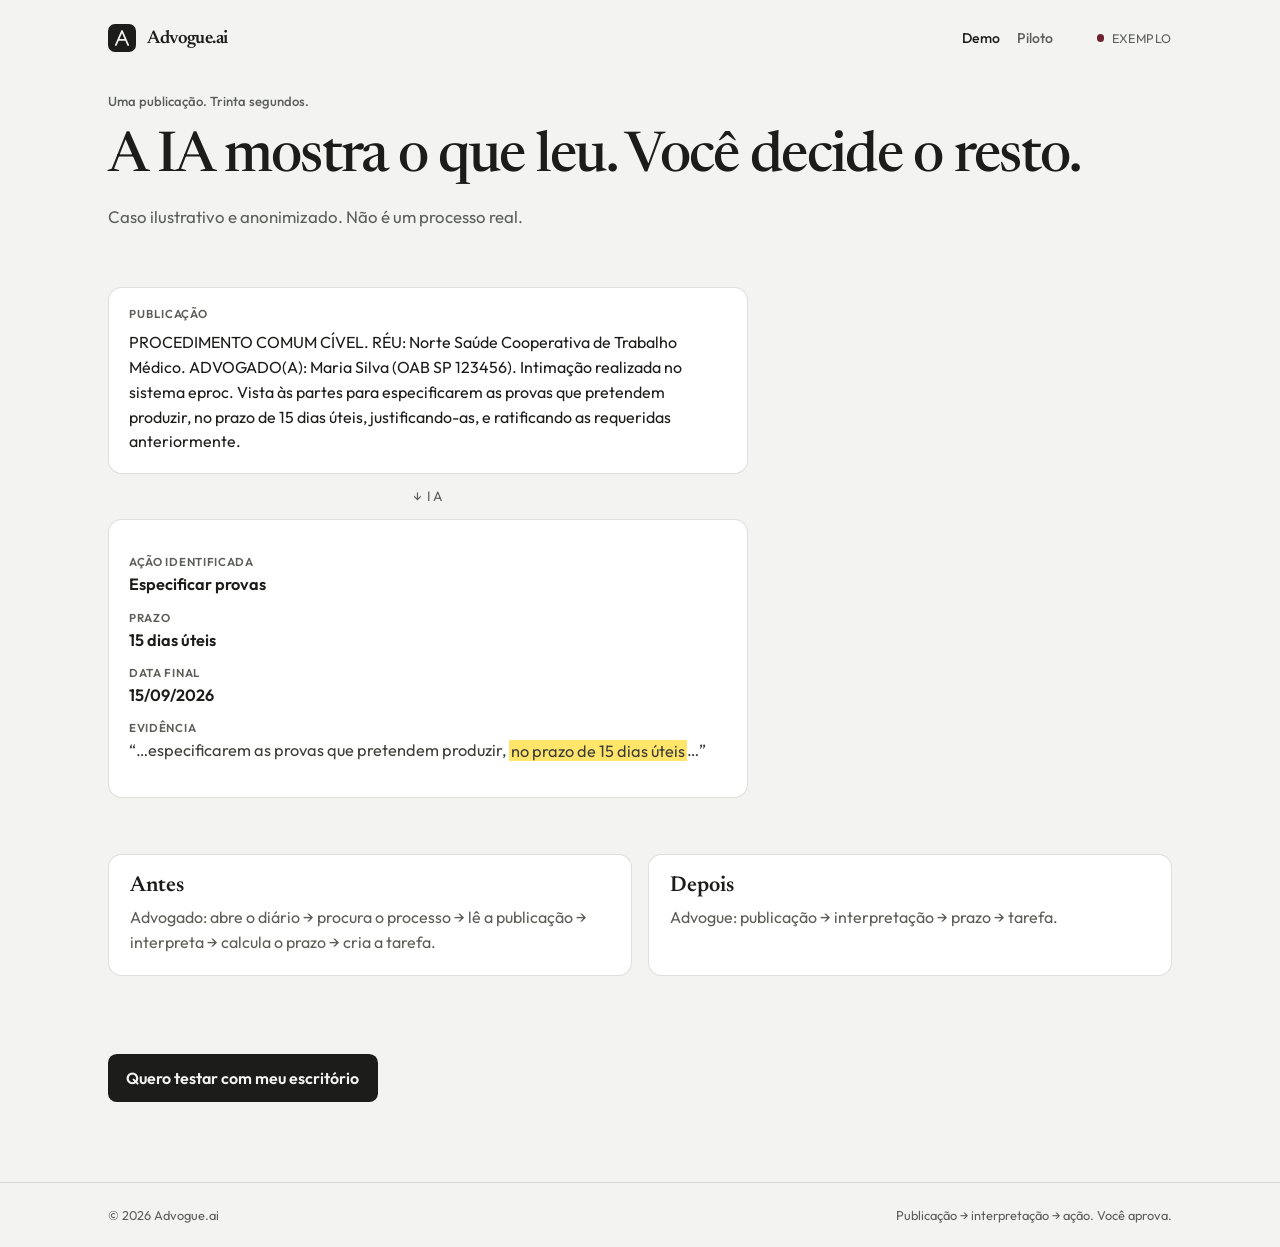
==== demo/index.html @ 5cbe4824 "Add a 30-second demo page at /demo with an anonymized publication. Keep the homepage for acquisition" ====
<!doctype html>
<html lang="pt-BR">
  <head>
    <meta charset="UTF-8" />
    <meta name="viewport" content="width=device-width, initial-scale=1.0" />
    <title>Advogue.ai — Demo</title>
    <meta
      name="description"
      content="Veja em 30 segundos: publicação, interpretação, prazo e o trecho do diário que sustenta a ação."
    />
    <meta name="theme-color" content="#f3f4f1" />
    <link rel="icon" href="/favicon.svg" type="image/svg+xml" />
    <link rel="canonical" href="https://advogue.ai/demo/" />
    <meta property="og:title" content="Advogue.ai — Demo" />
    <meta
      property="og:description"
      content="Publicação → interpretação → prazo → você decide."
    />
    <meta property="og:type" content="website" />
    <meta property="og:url" content="https://advogue.ai/demo/" />
    <link rel="preconnect" href="https://fonts.googleapis.com" />
    <link rel="preconnect" href="https://fonts.gstatic.com" crossorigin />
    <link
      href="https://fonts.googleapis.com/css2?family=Newsreader:opsz,wght@6..72,500;6..72,600&family=Outfit:wght@400;500;600&display=swap"
      rel="stylesheet"
    />
    <link rel="stylesheet" href="/styles.css" />
  </head>
  <body>
    <header class="top">
      <a class="mark" href="/" aria-label="Advogue.ai">
        <svg viewBox="0 0 32 32" width="28" height="28" aria-hidden="true">
          <rect width="32" height="32" rx="8" fill="#1c1c1b" />
          <path
            d="M9 24 L16 8 L23 24 M11.6 18.2 H20.4"
            fill="none"
            stroke="#f3f4f1"
            stroke-width="2.1"
            stroke-linecap="round"
            stroke-linejoin="round"
          />
        </svg>
        <span>Advogue.ai</span>
      </a>
      <nav class="nav">
        <a href="/demo/" aria-current="page">Demo</a>
        <a href="/#piloto">Piloto</a>
      </nav>
      <p class="status">
        <span class="dot"></span>
        Exemplo
      </p>
    </header>

    <main>
      <section class="copy">
        <p class="eyebrow">Uma publicação. Trinta segundos.</p>
        <h1>A IA mostra o que leu. Você decide o resto.</h1>
        <p class="lede">
          Caso ilustrativo e anonimizado. Não é um processo real.
        </p>
      </section>

      <section class="flow" aria-label="Do diário à ação">
        <article class="flow-step">
          <h2>Publicação</h2>
          <p>
            PROCEDIMENTO COMUM CÍVEL. RÉU: Norte Saúde Cooperativa de Trabalho
            Médico. ADVOGADO(A): Maria Silva (OAB SP 123456). Intimação realizada
            no sistema eproc. Vista às partes para especificarem as provas que
            pretendem produzir, no prazo de 15 dias úteis, justificando-as, e
            ratificando as requeridas anteriormente.
          </p>
        </article>
        <p class="flow-arrow" aria-hidden="true">↓ IA</p>
        <article class="flow-step">
          <dl class="flow-result">
            <div>
              <dt>Ação identificada</dt>
              <dd>Especificar provas</dd>
            </div>
            <div>
              <dt>Prazo</dt>
              <dd>15 dias úteis</dd>
            </div>
            <div>
              <dt>Data final</dt>
              <dd>15/09/2026</dd>
            </div>
            <div>
              <dt>Evidência</dt>
              <dd class="flow-evidence">
                “…especificarem as provas que pretendem produzir,
                <mark>no prazo de 15 dias úteis</mark>…”
              </dd>
            </div>
          </dl>
        </article>
      </section>

      <section class="split" aria-label="Como o trabalho muda">
        <article>
          <h2>Antes</h2>
          <p>
            Advogado: abre o diário → procura o processo → lê a publicação →
            interpreta → calcula o prazo → cria a tarefa.
          </p>
        </article>
        <article>
          <h2>Depois</h2>
          <p>Advogue: publicação → interpretação → prazo → tarefa.</p>
        </article>
      </section>

      <p>
        <a class="demo-cta" href="/#piloto">Quero testar com meu escritório</a>
      </p>
    </main>

    <footer>
      <div class="footer-inner">
        <p>© <span id="year"></span> Advogue.ai</p>
        <p>Publicação → interpretação → ação. Você aprova.</p>
      </div>
    </footer>

    <script>
      const year = document.getElementById("year");
      if (year) year.textContent = String(new Date().getFullYear());
    </script>
  </body>
</html>
---- styles.css ----
:root {
  --bg: #f3f4f1;
  --ink: #1c1c1b;
  --muted: #5c5e59;
  --line: rgba(28, 28, 27, 0.14);
  --paper: #fff;
  --paper-ink: #1c1c1b;
  --paper-muted: #5c5e59;
  --accent: #6e2430;
  --highlight: #ffe56a;
}

* {
  box-sizing: border-box;
}

html,
body {
  margin: 0;
  min-height: 100%;
}

body {
  min-height: 100dvh;
  display: flex;
  flex-direction: column;
  color: var(--ink);
  background: var(--bg);
  font-family: Outfit, system-ui, sans-serif;
  overflow-x: hidden;
}

.top,
main,
footer {
  position: relative;
  z-index: 1;
}

.top,
.footer-inner {
  display: flex;
  align-items: center;
  justify-content: space-between;
  gap: 0.75rem 1.5rem;
  flex-wrap: wrap;
  width: min(1120px, 100%);
  margin: 0 auto;
  padding: 1.5rem 1.75rem;
}

.nav {
  display: flex;
  gap: 1.1rem;
  margin-left: auto;
  margin-right: 1.25rem;
}

.nav a {
  color: var(--muted);
  text-decoration: none;
  font-size: 0.88rem;
  font-weight: 500;
}

.nav a:hover,
.nav a[aria-current="page"] {
  color: var(--ink);
}

.flow {
  display: grid;
  gap: 0.85rem;
  max-width: 40rem;
}

.flow-step {
  padding: 1.15rem 1.25rem;
  border: 1px solid var(--line);
  border-radius: 0.85rem;
  background: var(--paper);
}

.flow-step h2 {
  margin: 0 0 0.55rem;
  font-size: 0.72rem;
  font-weight: 600;
  letter-spacing: 0.08em;
  text-transform: uppercase;
  color: var(--muted);
}

.flow-step p {
  margin: 0;
  line-height: 1.55;
}

.flow-arrow {
  margin: 0;
  text-align: center;
  color: var(--muted);
  font-size: 0.85rem;
  letter-spacing: 0.08em;
}

.flow-result {
  display: grid;
  gap: 0.85rem 1.25rem;
}

.flow-result div dt {
  margin: 0 0 0.25rem;
  font-size: 0.72rem;
  font-weight: 600;
  letter-spacing: 0.06em;
  text-transform: uppercase;
  color: var(--muted);
}

.flow-result div dd {
  margin: 0;
  font-size: 1.02rem;
  font-weight: 600;
  line-height: 1.4;
}

.flow-evidence {
  font-weight: 400 !important;
  color: #3d3e3a;
}

.flow-evidence mark {
  background: var(--highlight);
  color: inherit;
  padding: 0.05em 0.12em;
}

.demo-cta {
  display: inline-flex;
  margin-top: 0.4rem;
  padding: 0.85rem 1.15rem;
  border-radius: 0.55rem;
  background: var(--ink);
  color: var(--bg);
  text-decoration: none;
  font-weight: 600;
}

.demo-cta:hover {
  background: var(--accent);
}

.mark {
  display: inline-flex;
  align-items: center;
  gap: 0.7rem;
  color: inherit;
  text-decoration: none;
  font-family: Newsreader, Georgia, serif;
  font-size: 1.15rem;
  font-weight: 600;
  letter-spacing: -0.03em;
}

.status {
  display: inline-flex;
  align-items: center;
  gap: 0.45rem;
  margin: 0;
  font-size: 0.78rem;
  letter-spacing: 0.04em;
  text-transform: uppercase;
  color: var(--muted);
}

.dot {
  width: 0.45rem;
  height: 0.45rem;
  border-radius: 50%;
  background: var(--accent);
  box-shadow: 0 0 0 0 rgba(110, 36, 48, 0.45);
  animation: pulse 2.2s ease-out infinite;
}

@keyframes pulse {
  0% {
    box-shadow: 0 0 0 0 rgba(110, 36, 48, 0.4);
  }
  70% {
    box-shadow: 0 0 0 0.55rem rgba(110, 36, 48, 0);
  }
  100% {
    box-shadow: 0 0 0 0 rgba(110, 36, 48, 0);
  }
}

main {
  flex: 1 0 auto;
  display: flex;
  flex-direction: column;
  gap: 3.5rem;
  width: min(1120px, 100%);
  margin: 0 auto;
  padding: 1rem 1.75rem 4rem;
}

.hero {
  display: grid;
  grid-template-columns: minmax(0, 1.05fr) minmax(18rem, 0.95fr);
  gap: 3.2rem;
  align-items: start;
  width: 100%;
}

.eyebrow {
  margin: 0 0 1rem;
  font-size: 0.82rem;
  font-weight: 500;
  line-height: 1.45;
  color: var(--muted);
}

h1 {
  margin: 0;
  font-family: Newsreader, Georgia, serif;
  font-size: clamp(2.35rem, 5vw, 3.5rem);
  font-weight: 500;
  letter-spacing: -0.03em;
  line-height: 1.12;
}

.kicker {
  max-width: 36rem;
  margin: 1.15rem 0 0;
  font-size: 1.12rem;
  font-weight: 600;
  line-height: 1.45;
}

.lede {
  max-width: 36rem;
  margin: 0.85rem 0 0;
  font-size: 1.05rem;
  line-height: 1.65;
  color: var(--muted);
}

.proof {
  margin: 1.15rem 0 0;
  font-size: 0.82rem;
  font-weight: 500;
  letter-spacing: 0.04em;
  text-transform: uppercase;
  color: var(--accent);
}

.split {
  display: grid;
  grid-template-columns: 1fr 1fr;
  gap: 1rem;
}

.split article {
  padding: 1.25rem 1.3rem;
  border: 1px solid var(--line);
  border-radius: 0.85rem;
  background: var(--paper);
}

.split h2,
.piloto h2 {
  margin: 0;
  font-family: Newsreader, Georgia, serif;
  font-size: 1.35rem;
  font-weight: 600;
}

.split p,
.piloto-copy p {
  margin: 0.55rem 0 0;
  line-height: 1.55;
  color: var(--muted);
}

.piloto {
  display: grid;
  grid-template-columns: minmax(0, 0.9fr) minmax(0, 1.1fr);
  gap: 2.4rem;
  align-items: start;
}

.waitlist {
  padding: 1.2rem;
  border: 1px solid var(--line);
  border-radius: 0.85rem;
  background: var(--paper);
}

.fields {
  display: grid;
  grid-template-columns: 1fr 1fr;
  gap: 0.7rem;
}

.fields .full {
  grid-column: 1 / -1;
}

label {
  display: flex;
  flex-direction: column;
  gap: 0.35rem;
  font-size: 0.72rem;
  font-weight: 600;
  letter-spacing: 0.06em;
  text-transform: uppercase;
  color: var(--muted);
}

input,
select {
  width: 100%;
  border: 1px solid var(--line);
  border-radius: 0.55rem;
  background: #fff;
  color: var(--ink);
  font: inherit;
  font-size: 0.95rem;
  font-weight: 400;
  letter-spacing: 0;
  text-transform: none;
  padding: 0.8rem 0.85rem;
  outline: none;
}

input:focus,
select:focus {
  border-color: var(--ink);
}

.waitlist > button {
  width: 100%;
  margin-top: 0.9rem;
}

button {
  border: 0;
  border-radius: 0.55rem;
  background: var(--ink);
  color: var(--bg);
  font: inherit;
  font-size: 0.92rem;
  font-weight: 600;
  padding: 0.9rem 1.15rem;
  cursor: pointer;
}

button:hover {
  background: var(--accent);
}

button:disabled {
  cursor: wait;
  opacity: 0.7;
}

.hint {
  margin: 0.75rem 0 0;
  font-size: 0.82rem;
  font-weight: 400;
  letter-spacing: 0;
  text-transform: none;
  color: var(--muted);
}

.hint.ok {
  color: #215c38;
}

.hint.err {
  color: var(--accent);
}

.quadro {
  position: relative;
  color: var(--paper-ink);
  background: var(--paper);
  border-radius: 0.85rem;
  padding: 1.35rem 1.4rem 1.2rem;
  border: 1px solid var(--line);
  box-shadow: 0 12px 32px rgba(28, 28, 27, 0.08);
  transform: rotate(1.2deg);
}

.quadro-badge {
  position: absolute;
  top: -0.65rem;
  left: 1.1rem;
  margin: 0;
  padding: 0.18rem 0.55rem;
  border-radius: 999px;
  background: var(--ink);
  color: var(--bg);
  font-size: 0.68rem;
  font-weight: 600;
  letter-spacing: 0.08em;
  text-transform: uppercase;
}

.quadro-top {
  display: flex;
  justify-content: space-between;
  gap: 0.75rem;
  margin: 0.35rem 0 0.9rem;
  font-size: 0.72rem;
  letter-spacing: 0.02em;
  color: var(--paper-muted);
}

.quadro-capa {
  margin: 0;
  font-size: 0.88rem;
  line-height: 1.5;
}

.quadro-why {
  margin: 0.95rem 0 0.35rem;
  font-size: 0.68rem;
  font-weight: 600;
  letter-spacing: 0.06em;
  text-transform: uppercase;
  color: var(--paper-muted);
}

.quadro-trecho {
  margin: 0;
  font-size: 0.88rem;
  line-height: 1.55;
  color: #3d3e3a;
}

.quadro-trecho mark {
  background: var(--highlight);
  color: inherit;
  padding: 0.05em 0.12em;
  border-radius: 0.12em;
}

.quadro-facts,
.quadro-meta {
  display: grid;
  gap: 0.75rem;
  margin: 1.05rem 0 0;
  padding-top: 0.95rem;
  border-top: 1px dashed rgba(28, 28, 27, 0.18);
}

.quadro-facts {
  grid-template-columns: 1fr;
}

.quadro-meta {
  grid-template-columns: repeat(3, minmax(0, 1fr));
}

.quadro-facts dt,
.quadro-meta dt {
  margin: 0 0 0.25rem;
  font-size: 0.68rem;
  font-weight: 500;
  letter-spacing: 0.06em;
  text-transform: uppercase;
  color: var(--paper-muted);
}

.quadro-facts dd,
.quadro-meta dd {
  margin: 0;
  font-size: 0.9rem;
  font-weight: 600;
  line-height: 1.35;
}

.quadro-actions {
  display: flex;
  flex-wrap: wrap;
  gap: 0.4rem;
  margin: 1.05rem 0 0;
}

.quadro-actions span {
  padding: 0.4rem 0.7rem;
  border: 1px solid var(--line);
  border-radius: 0.45rem;
  font-size: 0.78rem;
  font-weight: 600;
}

.quadro-actions .is-primary {
  background: var(--ink);
  border-color: var(--ink);
  color: var(--bg);
}

footer {
  width: 100%;
  margin-top: auto;
  border-top: 1px solid var(--line);
  color: var(--muted);
  font-size: 0.8rem;
}

footer p {
  margin: 0;
}

@media (max-width: 900px) {
  .hero,
  .split,
  .piloto,
  .fields {
    grid-template-columns: 1fr;
  }

  .quadro {
    transform: none;
    max-width: 34rem;
  }
}

@media (max-width: 640px) {
  .quadro-meta {
    grid-template-columns: 1fr;
  }

  main {
    padding-top: 1rem;
    gap: 2.4rem;
  }
}
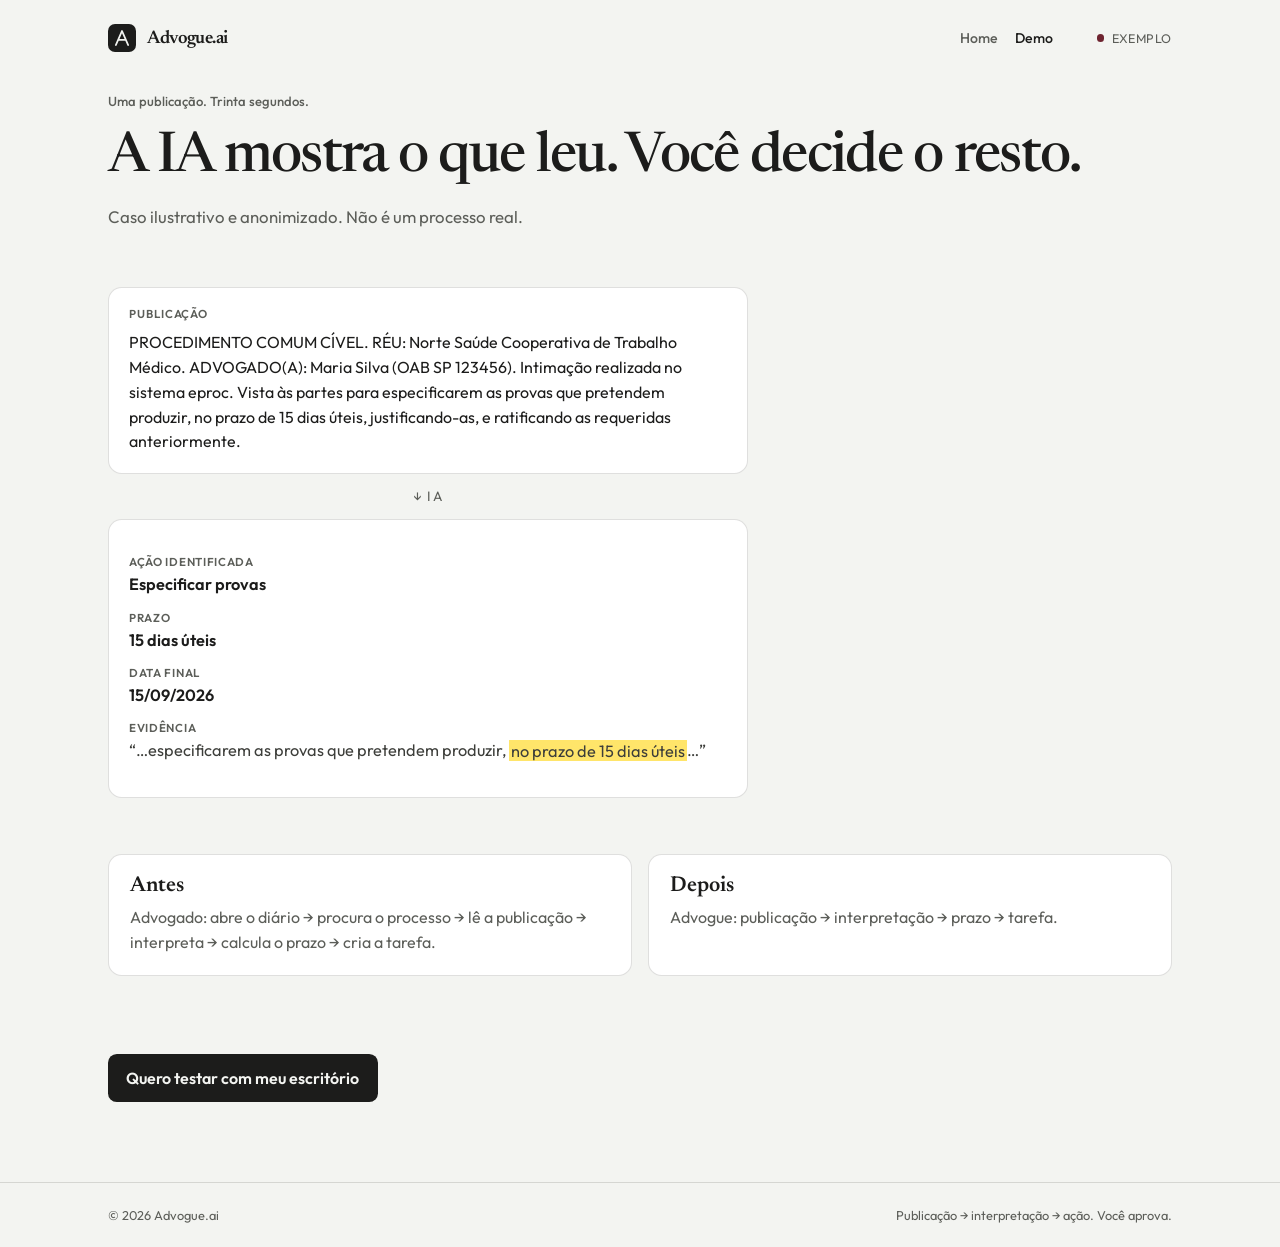
==== commit 29b03658: "Show Home and Demo in the nav instead of Demo and Piloto. Co-authored-by: Cursor <cursoragent@cursor" ====
--- a/demo/index.html
+++ b/demo/index.html
@@ -43,8 +43,8 @@
         <span>Advogue.ai</span>
       </a>
       <nav class="nav">
+        <a href="/">Home</a>
         <a href="/demo/" aria-current="page">Demo</a>
-        <a href="/#piloto">Piloto</a>
       </nav>
       <p class="status">
         <span class="dot"></span>
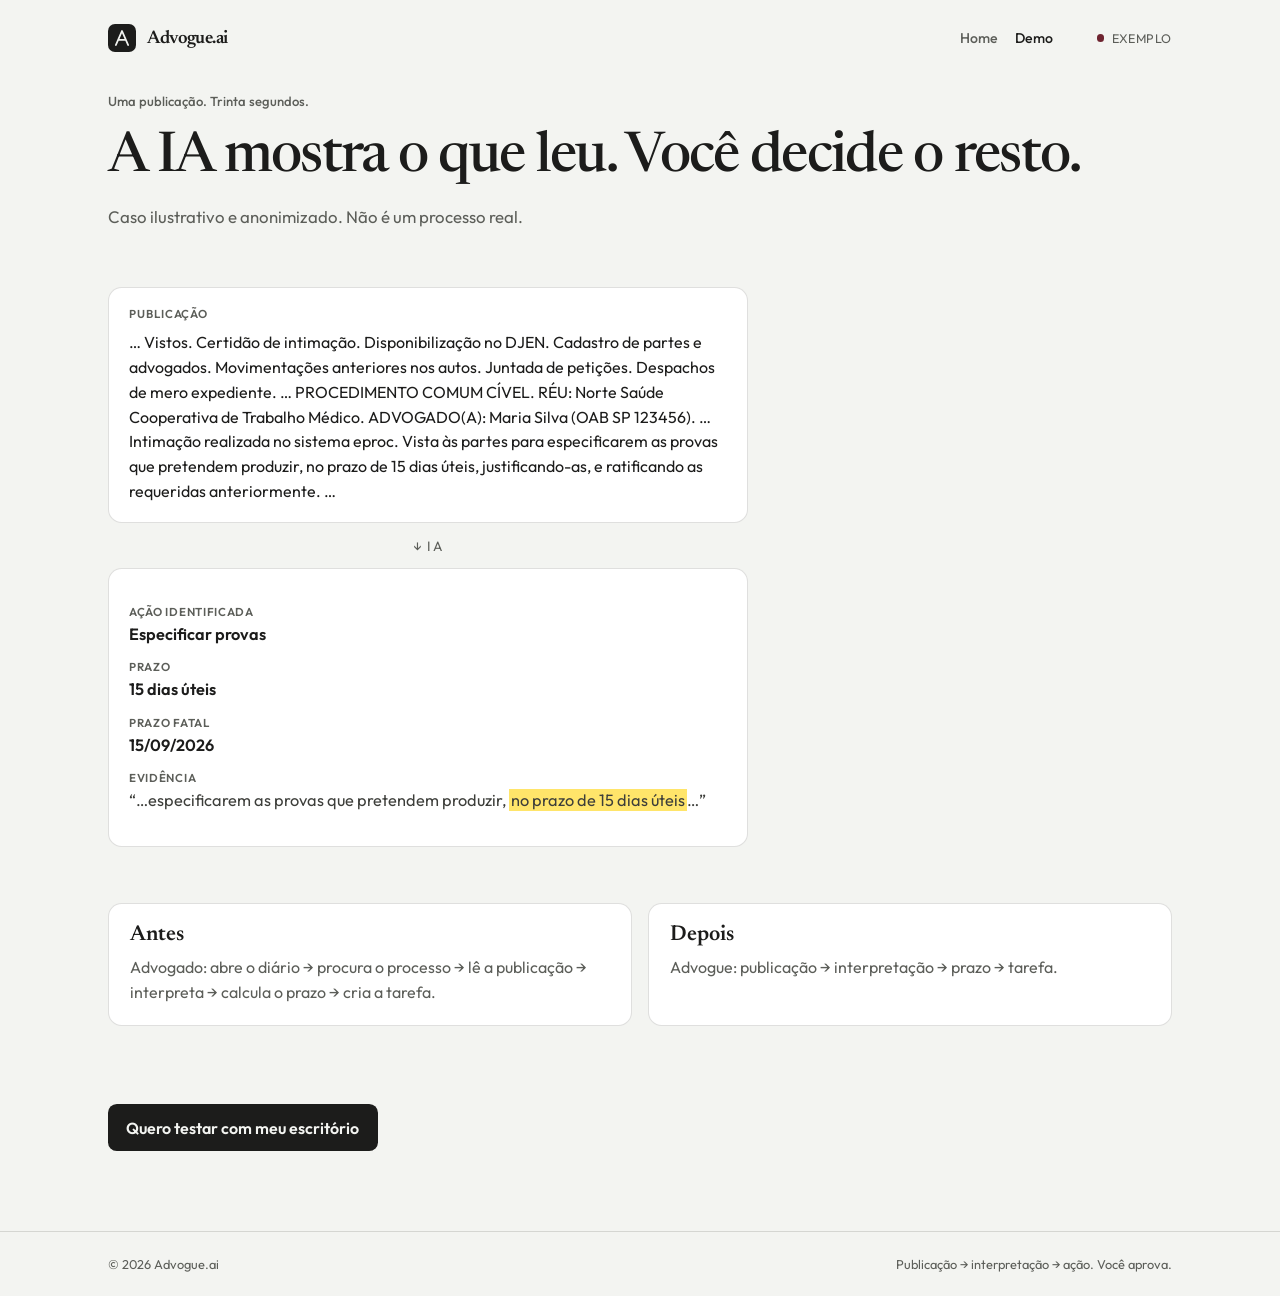
==== commit 9bac269a: "Rename the deadline to prazo fatal and show the publication as a long excerpt. Co-authored-by: Curso" ====
--- a/demo/index.html
+++ b/demo/index.html
@@ -65,11 +65,15 @@
         <article class="flow-step">
           <h2>Publicação</h2>
           <p>
+            … Vistos. Certidão de intimação. Disponibilização no DJEN. Cadastro
+            de partes e advogados. Movimentações anteriores nos autos.
+            Juntada de petições. Despachos de mero expediente. …
             PROCEDIMENTO COMUM CÍVEL. RÉU: Norte Saúde Cooperativa de Trabalho
-            Médico. ADVOGADO(A): Maria Silva (OAB SP 123456). Intimação realizada
-            no sistema eproc. Vista às partes para especificarem as provas que
-            pretendem produzir, no prazo de 15 dias úteis, justificando-as, e
-            ratificando as requeridas anteriormente.
+            Médico. ADVOGADO(A): Maria Silva (OAB SP 123456). …
+            Intimação realizada no sistema eproc. Vista às partes para
+            especificarem as provas que pretendem produzir, no prazo de 15 dias
+            úteis, justificando-as, e ratificando as requeridas anteriormente.
+            …
           </p>
         </article>
         <p class="flow-arrow" aria-hidden="true">↓ IA</p>
@@ -84,7 +88,7 @@
               <dd>15 dias úteis</dd>
             </div>
             <div>
-              <dt>Data final</dt>
+              <dt>Prazo fatal</dt>
               <dd>15/09/2026</dd>
             </div>
             <div>
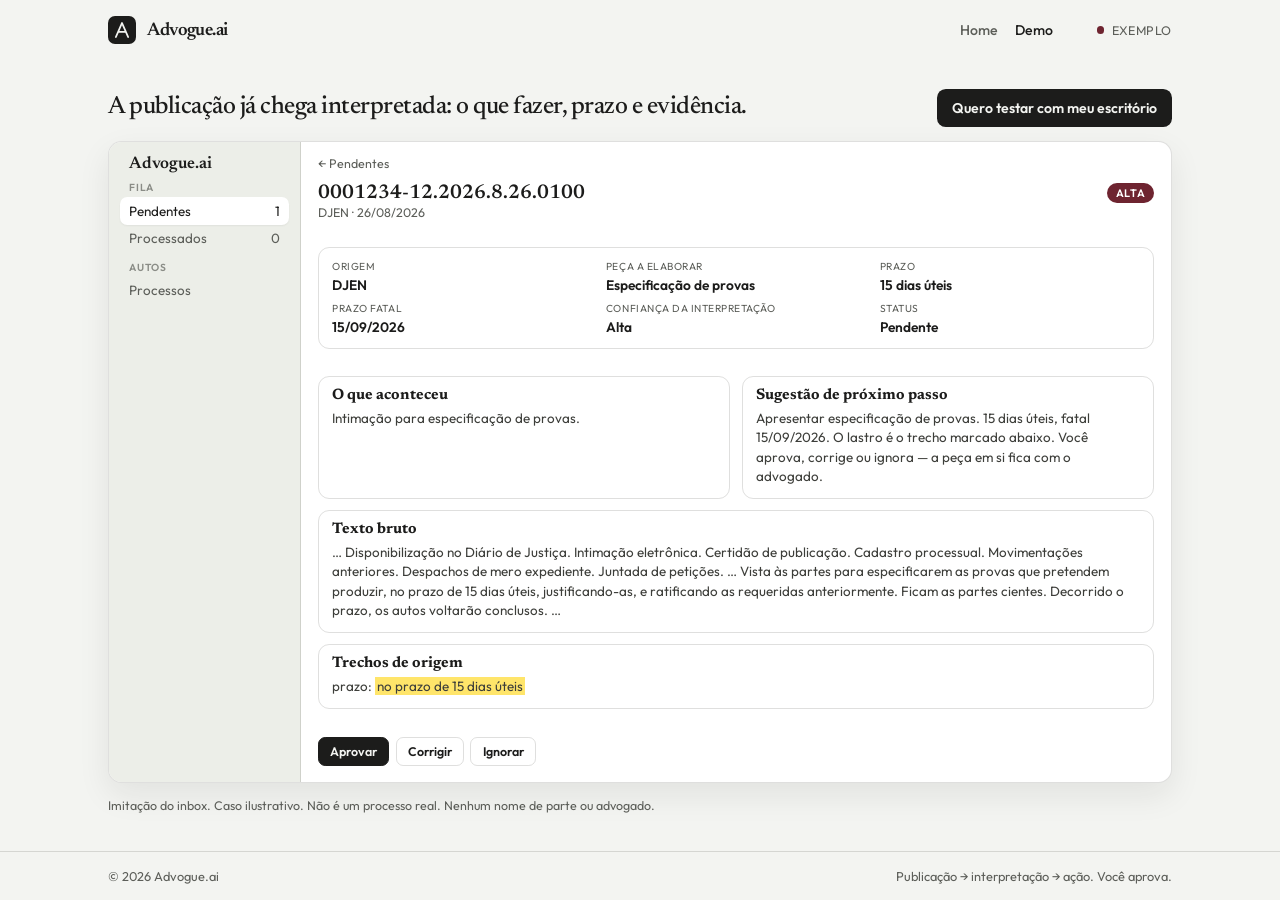
==== commit 7b2a2d6e: "Publish the qualified waitlist, demo inbox, and triage-only copy. Keep the public pages aligned with" ====
--- a/demo/index.html
+++ b/demo/index.html
@@ -6,7 +6,7 @@
     <title>Advogue.ai — Demo</title>
     <meta
       name="description"
-      content="Veja em 30 segundos: publicação, interpretação, prazo e o trecho do diário que sustenta a ação."
+      content="Veja o inbox do Advogue.ai: publicação, próximo passo, prazo fatal e o trecho do diário que sustenta a interpretação."
     />
     <meta name="theme-color" content="#f3f4f1" />
     <link rel="icon" href="/favicon.svg" type="image/svg+xml" />
@@ -26,7 +26,7 @@
     />
     <link rel="stylesheet" href="/styles.css" />
   </head>
-  <body>
+  <body class="page-demo">
     <header class="top">
       <a class="mark" href="/" aria-label="Advogue.ai">
         <svg viewBox="0 0 32 32" width="28" height="28" aria-hidden="true">
@@ -52,36 +52,40 @@
       </p>
     </header>
 
-    <main>
-      <section class="copy">
-        <p class="eyebrow">Uma publicação. Trinta segundos.</p>
-        <h1>A IA mostra o que leu. Você decide o resto.</h1>
-        <p class="lede">
-          Caso ilustrativo e anonimizado. Não é um processo real.
-        </p>
-      </section>
+    <main class="demo-main">
+      <div class="demo-bar">
+        <h1 class="demo-head">A publicação já chega interpretada: o que fazer, prazo e evidência.</h1>
+        <a class="demo-cta" href="/#piloto">Quero testar com meu escritório</a>
+      </div>
 
-      <section class="flow" aria-label="Do diário à ação">
-        <article class="flow-step">
-          <h2>Publicação</h2>
-          <p>
-            … Vistos. Certidão de intimação. Disponibilização no DJEN. Cadastro
-            de partes e advogados. Movimentações anteriores nos autos.
-            Juntada de petições. Despachos de mero expediente. …
-            PROCEDIMENTO COMUM CÍVEL. RÉU: Norte Saúde Cooperativa de Trabalho
-            Médico. ADVOGADO(A): Maria Silva (OAB SP 123456). …
-            Intimação realizada no sistema eproc. Vista às partes para
-            especificarem as provas que pretendem produzir, no prazo de 15 dias
-            úteis, justificando-as, e ratificando as requeridas anteriormente.
-            …
-          </p>
-        </article>
-        <p class="flow-arrow" aria-hidden="true">↓ IA</p>
-        <article class="flow-step">
-          <dl class="flow-result">
+      <div class="dash" aria-label="Imitação do dashboard">
+        <aside class="dash-side">
+          <p class="dash-brand">Advogue.ai</p>
+          <p class="dash-label">Fila</p>
+          <p class="dash-nav is-active">Pendentes <span>1</span></p>
+          <p class="dash-nav">Processados <span>0</span></p>
+          <p class="dash-label">Autos</p>
+          <p class="dash-nav">Processos</p>
+        </aside>
+
+        <div class="dash-main">
+          <p class="dash-crumb">← Pendentes</p>
+          <div class="dash-title">
             <div>
-              <dt>Ação identificada</dt>
-              <dd>Especificar provas</dd>
+              <h2>0001234-12.2026.8.26.0100</h2>
+              <p>DJEN · 26/08/2026</p>
+            </div>
+            <span class="dash-badge">Alta</span>
+          </div>
+
+          <dl class="dash-meta">
+            <div>
+              <dt>Origem</dt>
+              <dd>DJEN</dd>
+            </div>
+            <div>
+              <dt>Peça a elaborar</dt>
+              <dd>Especificação de provas</dd>
             </div>
             <div>
               <dt>Prazo</dt>
@@ -92,32 +96,62 @@
               <dd>15/09/2026</dd>
             </div>
             <div>
-              <dt>Evidência</dt>
-              <dd class="flow-evidence">
-                “…especificarem as provas que pretendem produzir,
-                <mark>no prazo de 15 dias úteis</mark>…”
-              </dd>
+              <dt>Confiança da interpretação</dt>
+              <dd>Alta</dd>
+            </div>
+            <div>
+              <dt>Status</dt>
+              <dd>Pendente</dd>
             </div>
           </dl>
-        </article>
-      </section>
 
-      <section class="split" aria-label="Como o trabalho muda">
-        <article>
-          <h2>Antes</h2>
-          <p>
-            Advogado: abre o diário → procura o processo → lê a publicação →
-            interpreta → calcula o prazo → cria a tarefa.
+          <section class="dash-pack">
+            <article class="dash-card">
+              <h3>O que aconteceu</h3>
+              <p>Intimação para especificação de provas.</p>
+            </article>
+            <article class="dash-card">
+              <h3>Sugestão de próximo passo</h3>
+              <p>
+                Apresentar especificação de provas. 15 dias úteis, fatal
+                15/09/2026. O lastro é o trecho marcado abaixo. Você aprova,
+                corrige ou ignora — a peça em si fica com o advogado.
+              </p>
+            </article>
+          </section>
+
+          <section class="dash-card">
+            <h3>Texto bruto</h3>
+            <p>
+              … Disponibilização no Diário de Justiça. Intimação eletrônica.
+              Certidão de publicação. Cadastro processual. Movimentações
+              anteriores. Despachos de mero expediente. Juntada de petições. …
+              Vista às partes para especificarem as provas que pretendem
+              produzir, no prazo de 15 dias úteis, justificando-as, e
+              ratificando as requeridas anteriormente. Ficam as partes
+              cientes. Decorrido o prazo, os autos voltarão conclusos. …
+            </p>
+          </section>
+
+          <section class="dash-card">
+            <h3>Trechos de origem</h3>
+            <p>
+              prazo:
+              <mark>no prazo de 15 dias úteis</mark>
+            </p>
+          </section>
+
+          <p class="quadro-actions" aria-hidden="true">
+            <span class="is-primary">Aprovar</span>
+            <span>Corrigir</span>
+            <span>Ignorar</span>
           </p>
-        </article>
-        <article>
-          <h2>Depois</h2>
-          <p>Advogue: publicação → interpretação → prazo → tarefa.</p>
-        </article>
-      </section>
+        </div>
+      </div>
 
-      <p>
-        <a class="demo-cta" href="/#piloto">Quero testar com meu escritório</a>
+      <p class="dash-caption">
+        Imitação do inbox. Caso ilustrativo. Não é um processo real. Nenhum
+        nome de parte ou advogado.
       </p>
     </main>
 
--- a/styles.css
+++ b/styles.css
@@ -137,17 +137,252 @@
 
 .demo-cta {
   display: inline-flex;
-  margin-top: 0.4rem;
-  padding: 0.85rem 1.15rem;
+  margin-top: 0;
+  padding: 0.65rem 0.95rem;
   border-radius: 0.55rem;
   background: var(--ink);
   color: var(--bg);
   text-decoration: none;
-  font-weight: 600;
+  font-size: 0.88rem;
+  font-weight: 600;
+  white-space: nowrap;
 }
 
 .demo-cta:hover {
   background: var(--accent);
+}
+
+.demo-head {
+  margin: 0;
+  font-family: Newsreader, Georgia, serif;
+  font-size: clamp(1.2rem, 2.2vw, 1.55rem);
+  font-weight: 500;
+  letter-spacing: -0.02em;
+  line-height: 1.25;
+}
+
+.demo-bar {
+  display: flex;
+  align-items: center;
+  justify-content: space-between;
+  gap: 1rem 1.5rem;
+}
+
+.demo-main {
+  flex: 1 0 auto;
+  justify-content: center;
+  max-width: 1120px;
+  gap: 0.85rem;
+  padding-top: 0.5rem;
+  padding-bottom: 1rem;
+}
+
+.dash-pack {
+  display: grid;
+  grid-template-columns: 1fr 1fr;
+  gap: 0.7rem;
+}
+
+.dash-sub {
+  margin-top: 0.7rem !important;
+}
+
+.dash-list {
+  margin: 0;
+  padding-left: 1.1rem;
+  font-size: 0.84rem;
+  line-height: 1.45;
+  color: #3d3e3a;
+}
+
+.dash-list li + li {
+  margin-top: 0.25rem;
+}
+
+.page-demo .top,
+.page-demo .footer-inner {
+  padding-top: 1rem;
+  padding-bottom: 1rem;
+}
+
+.dash-foot {
+  display: flex;
+  flex-wrap: wrap;
+  align-items: center;
+  justify-content: space-between;
+  gap: 0.75rem 1.25rem;
+}
+
+.dash-caption {
+  margin: 0;
+  font-size: 0.78rem;
+  line-height: 1.4;
+  color: var(--muted);
+}
+
+.dash {
+  display: grid;
+  grid-template-columns: 12rem minmax(0, 1fr);
+  overflow: hidden;
+  border: 1px solid var(--line);
+  border-radius: 0.85rem;
+  background: var(--paper);
+  box-shadow: 0 12px 32px rgba(28, 28, 27, 0.08);
+}
+
+.dash-side {
+  padding: 0.9rem 0.7rem;
+  border-right: 1px solid var(--line);
+  background: #eceee8;
+}
+
+.dash-brand {
+  margin: 0 0.55rem;
+  font-family: Newsreader, Georgia, serif;
+  font-size: 1.05rem;
+  font-weight: 600;
+}
+
+.dash-kicker {
+  margin: 0.1rem 0.55rem 0.7rem;
+  font-size: 0.7rem;
+  color: var(--muted);
+}
+
+.dash-label {
+  margin: 0.55rem 0.55rem 0.2rem;
+  font-size: 0.64rem;
+  font-weight: 600;
+  letter-spacing: 0.08em;
+  text-transform: uppercase;
+  color: #8a8c86;
+}
+
+.dash-nav {
+  display: flex;
+  justify-content: space-between;
+  margin: 0;
+  padding: 0.35rem 0.55rem;
+  border-radius: 0.45rem;
+  font-size: 0.84rem;
+  color: var(--muted);
+}
+
+.dash-nav.is-active {
+  background: #fff;
+  color: var(--ink);
+  box-shadow: 0 1px 2px rgba(28, 28, 27, 0.06);
+}
+
+.dash-main {
+  display: flex;
+  flex-direction: column;
+  gap: 0.7rem;
+  padding: 0.9rem 1.05rem 1rem;
+}
+
+.dash-crumb {
+  margin: 0;
+  font-size: 0.78rem;
+  color: var(--muted);
+}
+
+.dash-title {
+  display: flex;
+  align-items: flex-start;
+  justify-content: space-between;
+  gap: 1rem;
+}
+
+.dash-title h2 {
+  margin: 0;
+  font-family: Newsreader, Georgia, serif;
+  font-size: 1.25rem;
+  font-weight: 600;
+}
+
+.dash-title p {
+  margin: 0.15rem 0 0;
+  font-size: 0.78rem;
+  color: var(--muted);
+}
+
+.dash-badge {
+  padding: 0.2rem 0.55rem;
+  border-radius: 999px;
+  background: var(--accent);
+  color: #fff;
+  font-size: 0.68rem;
+  font-weight: 600;
+  letter-spacing: 0.06em;
+  text-transform: uppercase;
+}
+
+.dash-meta {
+  display: grid;
+  grid-template-columns: repeat(3, minmax(0, 1fr));
+  gap: 0.55rem 0.85rem;
+  padding: 0.75rem 0.85rem;
+  border: 1px solid var(--line);
+  border-radius: 0.7rem;
+}
+
+.dash-meta dt {
+  margin: 0 0 0.15rem;
+  font-size: 0.64rem;
+  letter-spacing: 0.05em;
+  text-transform: uppercase;
+  color: var(--muted);
+}
+
+.dash-meta dd {
+  margin: 0;
+  font-size: 0.86rem;
+  font-weight: 600;
+}
+
+.dash-card {
+  padding: 0.7rem 0.85rem;
+  border: 1px solid var(--line);
+  border-radius: 0.7rem;
+}
+
+.dash-card h3 {
+  margin: 0 0 0.35rem;
+  font-family: Newsreader, Georgia, serif;
+  font-size: 0.95rem;
+}
+
+.dash-card p {
+  margin: 0;
+  font-size: 0.84rem;
+  line-height: 1.45;
+  color: #3d3e3a;
+}
+
+.dash-card mark {
+  background: var(--highlight);
+  color: inherit;
+  padding: 0.05em 0.12em;
+}
+
+@media (max-width: 900px) {
+  .dash {
+    grid-template-columns: 1fr;
+  }
+
+  .dash-side {
+    border-right: 0;
+    border-bottom: 1px solid var(--line);
+  }
+
+  .dash-meta {
+    grid-template-columns: 1fr 1fr;
+  }
+
+  .dash-pack {
+    grid-template-columns: 1fr;
+  }
 }
 
 .mark {
@@ -282,6 +517,19 @@
   color: var(--muted);
 }
 
+.band {
+  margin: 0.25rem 0;
+  padding: 1.75rem 0.5rem;
+  border-top: 1px solid var(--line);
+  border-bottom: 1px solid var(--line);
+  font-family: Newsreader, Georgia, serif;
+  font-size: clamp(1.45rem, 3.2vw, 2.05rem);
+  font-weight: 500;
+  letter-spacing: -0.02em;
+  line-height: 1.3;
+  text-align: center;
+}
+
 .piloto {
   display: grid;
   grid-template-columns: minmax(0, 0.9fr) minmax(0, 1.1fr);
@@ -304,6 +552,17 @@
 
 .fields .full {
   grid-column: 1 / -1;
+}
+
+.oab-row {
+  display: grid;
+  grid-template-columns: 1fr 5.5rem;
+  gap: 0.5rem;
+}
+
+.oab-row select {
+  padding-left: 0.65rem;
+  padding-right: 0.45rem;
 }
 
 label {
